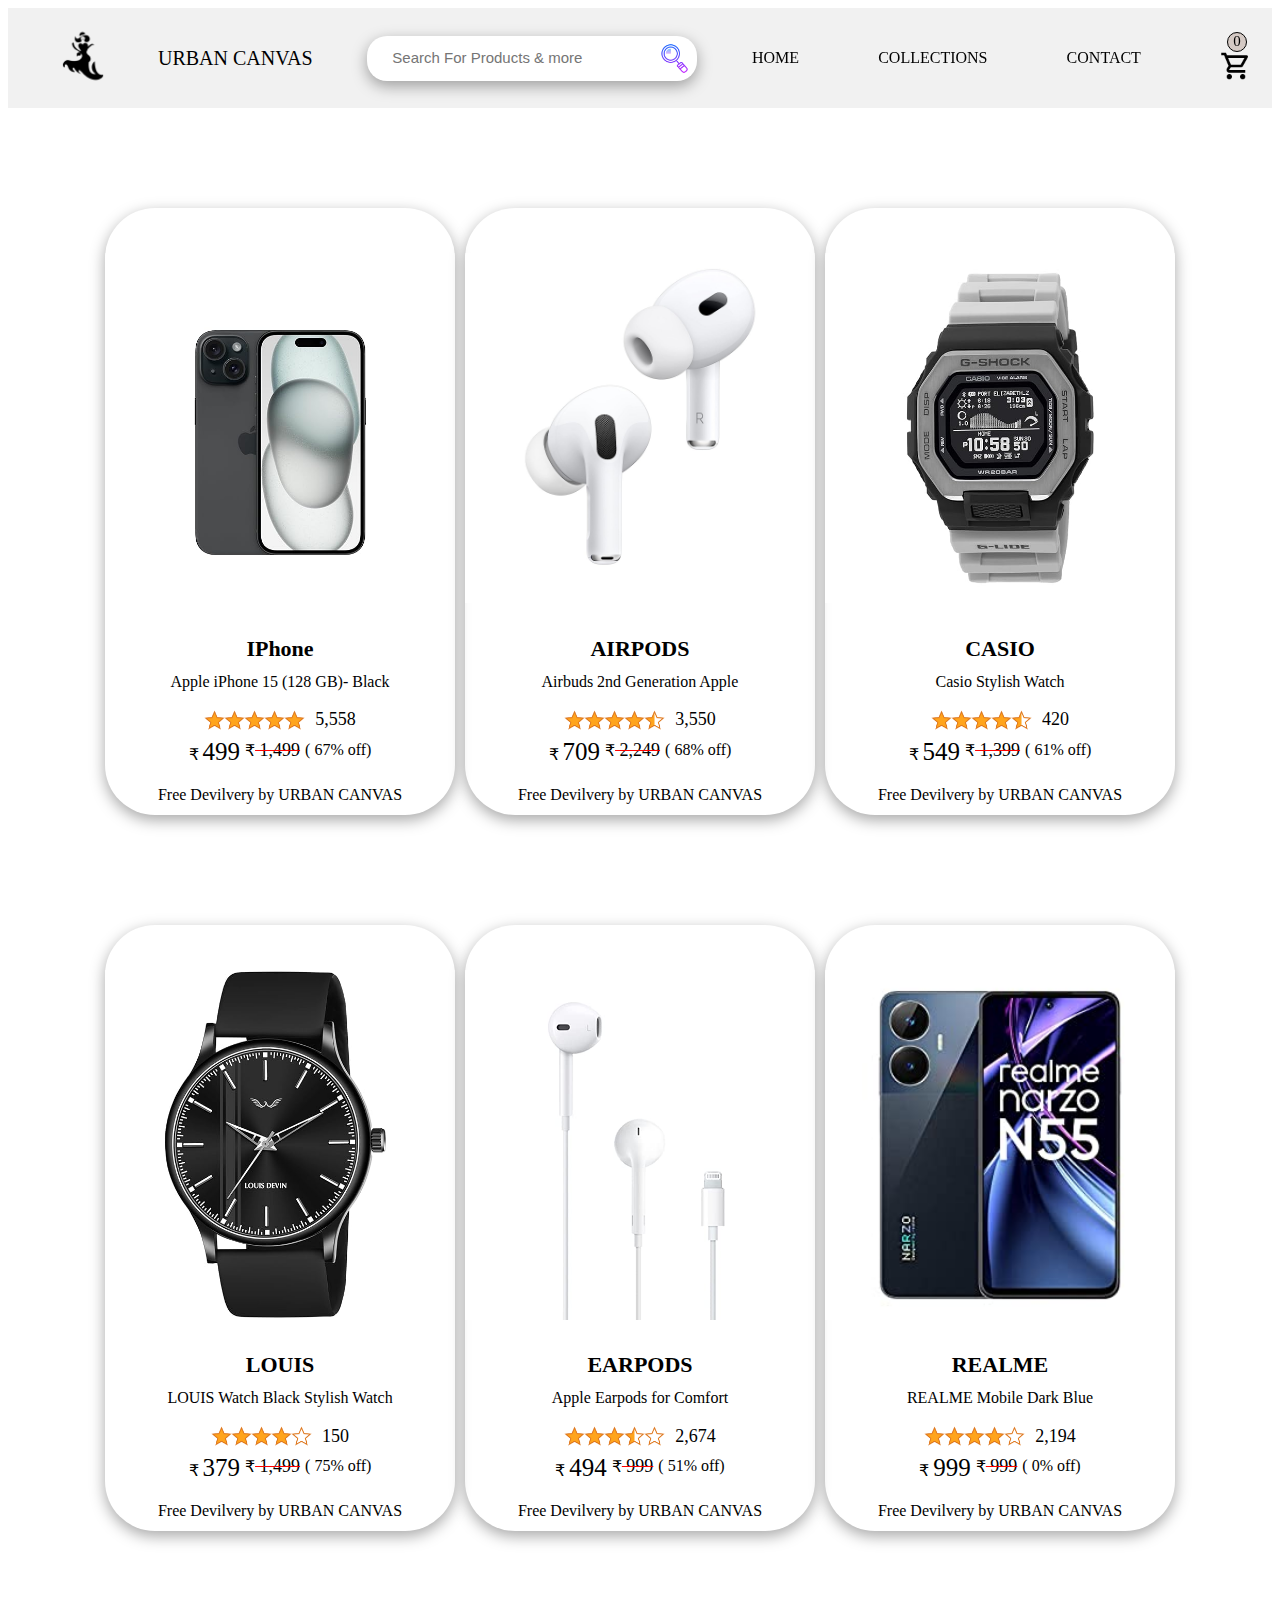
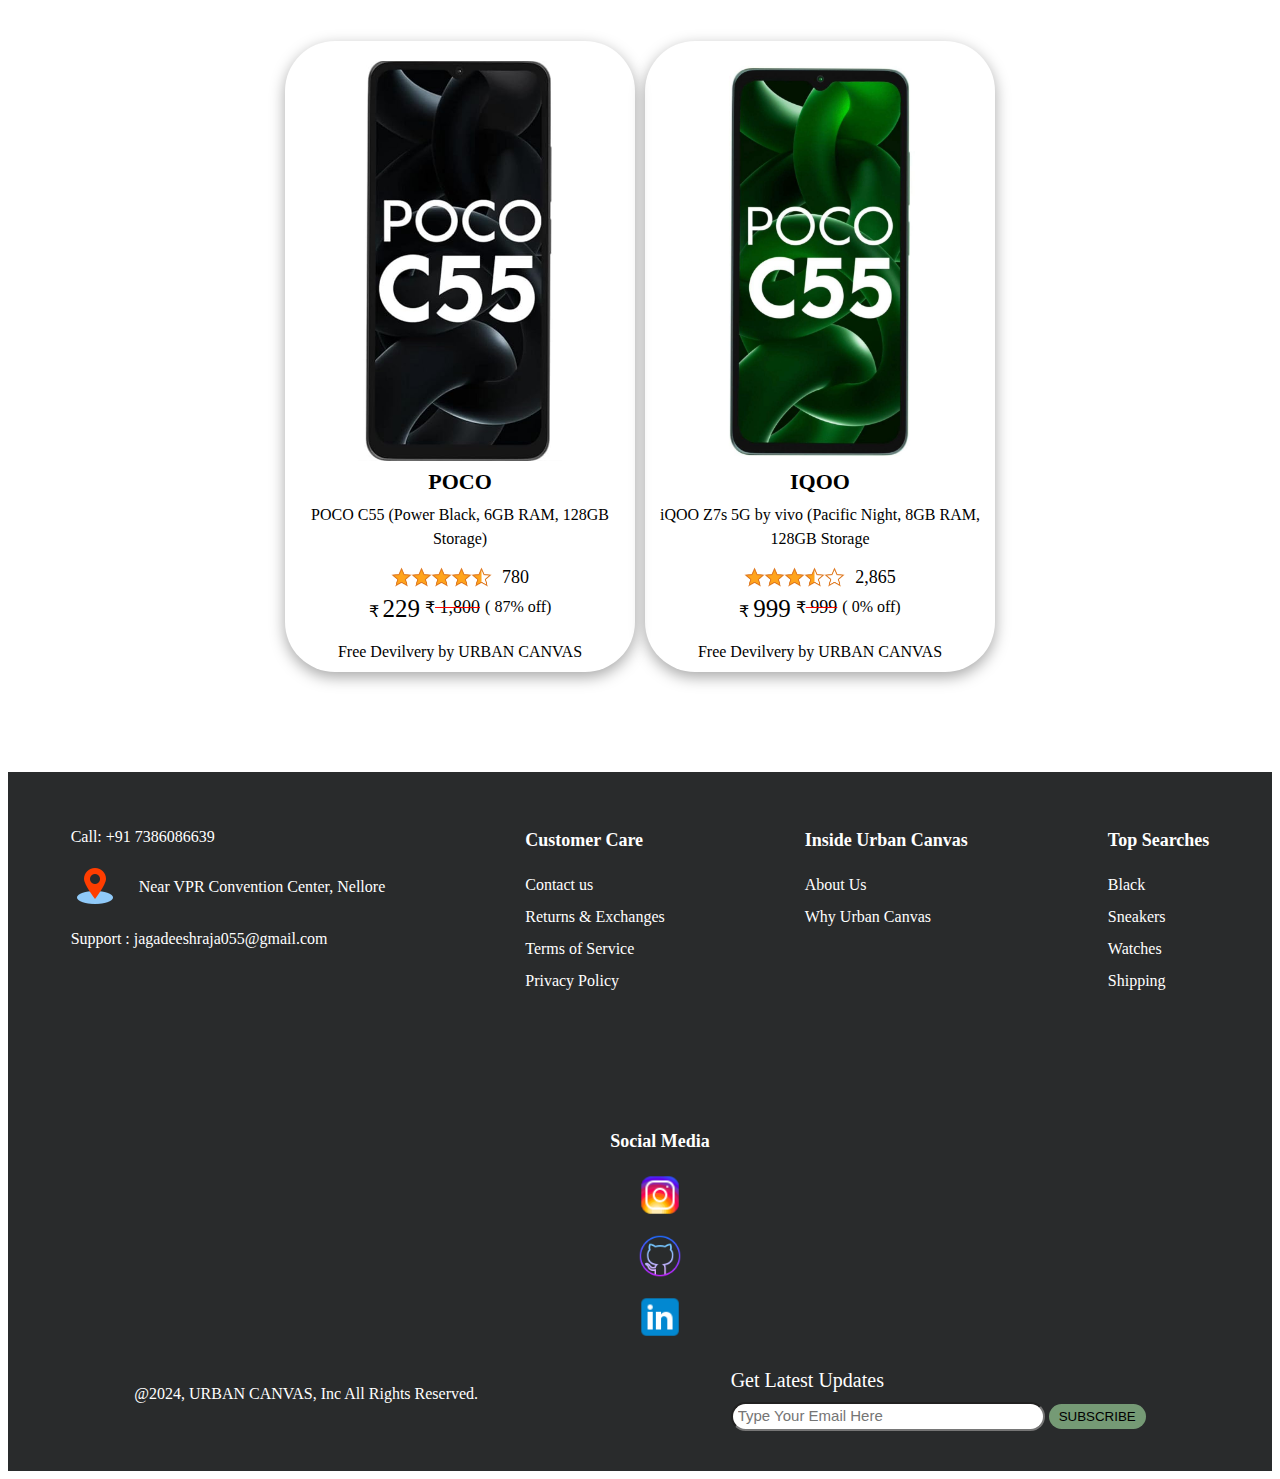
==== accessories-collection.html @ 2da11622 "first commit" ====
<!DOCTYPE html>
<html lang="en">
<head>
  <meta charset="UTF-8">
  <meta name="viewport" content="width=device-width, initial-scale=1.0, maximum-scale=1.0, user-scalable=no">
  <title>Mens Casuals</title>
  <link rel = "stylesheet" href = "header.css">
  <link rel = "stylesheet" href = "mens-casuals.css">
  <link rel="stylesheet" href = "footer.css">
  <link rel = "stylesheet" href = "media-screen.css">

</head>
<body>
  <div  class="header-div" id = "header-div-id">
    <header>
      <nav class="main-header">
        <div class="outer-left-header">
          <div class="left-header">
            <a href = "index.html">
              <img class="main-logo" src = "images/UrbanCanvasLogo.png" alt = "Fashion-Logo">
            </a>
            <p class="logo-name">
              URBAN CANVAS
            </p>
          </div>
          <div class="mobile-menu">
            <div class="add-to-cart">
              <div class="cart-value-div">
                <p class="cart-value"> 0 </p>
              </div>
              <a href = "cart.html"><img class="add-to-cart-img" src="images/AddToCart.png" alt = "Cart"></a>
  
            </div>
          </div>
        </div>
        
        <div class="results-bar">
            <input type = "text" placeholder="Search For Products & more" class="search-input">
            <img onclick = "searchItems();" src = "images/icons/icons8-search-64.png">
          
        </div>
        <div class="right-header">
          <li onclick = "goToHomePage();">HOME</li>
          <li onclick = "redirectToCollections()">COLLECTIONS</li>
          <li onclick = "scrollToSection('contact-page');">CONTACT</li>
          
          <div class="add-to-cart" >
            <div class="cart-value-div">
              <p class="cart-value"> 0 </p>
            </div>
            <a href = "cart.html"><img class="add-to-cart-img" src="images/AddToCart.png" alt = "Cart"></a>

          </div>
        </div>
  
      </nav>
    </header>
  </div>
  <div class="all-outfits-mens-casual" id="all-men-casual">
   
  </div>
  <footer id="contact-page">
    <section class="contact-section">
      
      <div class="all-footer">
        <div class="phone-email">
          <p> Call: +91 7386086639</p>
          <div class="maps-icon">
            <a href = "https://www.google.com/maps/place/VPR+Convention+Centre/@14.3868989,79.9752205,15z/data=!4m6!3m5!1s0x3a4cf3afc59ce0b1:0xd9302344cf956f59!8m2!3d14.3877938!4d79.9732563!16s%2Fg%2F1q62fb8f_?entry=ttu">          <img src = "images/icons/icons8-place-marker-48.png">
            </a>
            <p> Near VPR Convention Center, Nellore</p>
          </div>
          <p> Support : jagadeeshraja055@gmail.com</p>
        </div>

        <div class="customer-care">
          <ul> <p>Customer Care</p>
            <li>Contact us</li>
            <li>Returns & Exchanges</li>
            <li>Terms of Service</li>
            <li>Privacy Policy</li>
          </ul>
        </div>

        <div class="inside-urban-canvas">
          <ul> <p>Inside Urban Canvas</p>
            <li>About Us</li>
            <li>Why Urban Canvas</li>
          </ul>
        </div>

        <div class="top-searches">
          <ul> <p>Top Searches</p>
            <li>Black</li>
            <li>Sneakers</li>
            <li>Watches</li>
            <li>Shipping</li>
          </ul>
        </div>

        <div class="social-media">
          <ul> <p> Social Media </p>
          <li>
            <div class="social-media-data">
             <a href = "https://www.instagram.com/jagadeesh_raja_/">
              <img src = "images/icons/icons8-instagram-48.png">
             </a>
            </div>
          </li>
          <li>
            <div class="social-media-data">
              <a href ="https://github.com/Jagadeesh-Udatha?tab=repositories">
                <img src = "images/icons/icons8-github-64.png">
              </a>
            </div>
          </li>
          <li>
            <div class="social-media-data">
              <a href  = "https://www.linkedin.com/in/jagadeesh-udatha-109935244/">
                <img src = "images/icons/icons8-linkedin-48.png">
              </a>
            </div>
          </li>
        </ul>  
        </div>
      </div>

      <div class="end-footer">
        <div class="rights">
          <p>@2024, URBAN CANVAS, Inc <span> All Rights Reserved.</span></p>
        </div>
        <div class="get-latest-info">
          <label for="text" > Get Latest Updates </label>
          <div clas="all-latest">
            <input type = 'text' id = "text" placeholder="Type Your Email Here">
            <button class="all-latest-button">
              SUBSCRIBE
            </button>
          </div>
        </div>
      </div>
    </section>
  </footer>
  <script src = "accessories-collection.js"></script>
  <script src  = "search-items.js"></script>

  
</body>
</html>
---- header.css ----
header {
  display: flex;
  background-color: #f1f1f1;
  height: 100px;
  align-items: center; 
  transition: all 2s ease-in-out;
} 

.results-bar {
  display: flex;
  justify-content: center;
  align-items: center;
  gap: 10px;
  flex-wrap: wrap;
}



.results-bar input {
  padding: 15px;
  border:none;
  box-shadow: rgba(0, 0, 0, 0.35) 0px 5px 15px;
}

.results-bar img {
  position: absolute;
  height: 35px;
  margin-left: 285px;
}
.results-bar input::placeholder {
  font-size: 15px;
  padding: 10px;
}


.mobile-menu {
  display: none;
}

.header-div {
  z-index:1;
  position: sticky;
  top: 0;


}

nav{
  display: flex;
  width: 100vw;
  justify-content: space-between;
}

nav li {
  list-style: none;
}

.main-logo {
  height: 100px;
}

.logo-name {
  font-size : 20px;
}

.left-header {
  display: flex;
  justify-content: center;
  align-items: center;
}


.right-header {
  display: flex;
  justify-content: space-between;
  align-items: center;
  width: 500px;
  margin-right: 20px;
  list-style:none;
}

.changing-the-header {
  display: flex;
  justify-content: center;
  place-items: center;
}

.right-header-shape {
  backdrop-filter: blur(10px);
  color: black;
  box-shadow: rgba(125, 125, 149, 0.2) 0px 7px 29px 0px;
  padding: 10px 60px;
  border-radius: 50px;
  margin-top: 15px;
}

.outer-left-header {
  display: flex;
  justify-content: space-between;
}



.right-header li {
  transition: all 0.3s ease-in-out;
  cursor: pointer;
}


.style-li {
  display: flex;
  margin-left: 520px;
  gap: 100px;
}

.right-header li:hover {
  transform: scale(1.2);
}

.add-to-cart {
  cursor: pointer;
  margin-bottom: -20px;
}
.add-to-cart-img {
  height: 32px;
}

.cart-value-div {
  position: absolute;
  margin-top: -33px;
  margin-left: 7px;
  height: 0px;
}



.cart-value {
  font-size: 15px;
  height: 18px;
  width: 18px;
  text-align: center;
  border: 1px solid black;
  border-radius: 10px;
  background-color: rgb(212, 201, 196);

}
---- mens-casuals.css ----
.all-outfits-mens-casual {
  display: flex;
  justify-content: center;
  align-items: center;
  gap: 10px;
  flex-wrap: wrap;
  margin-bottom: 100px;
}

.product-details {
  display: flex;
  flex-direction: column;
  text-align: center;
  line-height: .5;
  border-radius: 50px;
  overflow: hidden;
  cursor: pointer;
  width: 350px;
  box-shadow: rgba(0, 0, 0, 0.35) 0px 5px 15px;
  margin-top: 100px;
  transition: all .2s ease-in-out;
}

h1 {
  font-size: 22px;
}
.product-info p {
  line-height: 1.5;
}

.product-image{
  height: 400px;
  object-fit: contain; 
  margin-top: 20px;


}

.product-details:hover {
  transform: scale(1.1);
  margin-left: 15px;
  margin-right: 15px;
}

.rating-product {
  display: flex;
  justify-content: center;
  align-items: center;
  font-size: 18px;
  gap: 10px;
}

.rating-product img {
  height: 20px;
}

.cost-product {
  display: flex;
  justify-content: center;
  gap: 5px;
}

.span-1 {
  font-size: 25px;
}

.span-2 {
  font-size: 18px;
  text-decoration: line-through red;
}
---- footer.css ----
footer {
  background-color: #292b2c;
  color: #fff;
  padding: 40px 0;
}

.phone-email {
  display: flex;
  flex-direction: column;

}
.maps-icon {
  display: flex;
  gap: 20px;
  justify-content: center;
}

.all-footer{
  display: flex;
  justify-content: center;
  gap:100px;
  flex-wrap: wrap;
}

li {
  line-height: 2;
  cursor: pointer;
}

.all-footer ul{
  list-style: none;
}

.social-media-data {
  display: flex;
  gap: 20px;
  justify-content: center;
  align-items: center;
}

.social-media-data  img {
  height: 50px;
  transition: all 0.5s ease-in-out;
  
}

.social-media-data img:hover {
  cursor: pointer;
  transform: scale(1.1);
}

ul p {
  font-size: 18px;
  font-weight: bold;
}

.end-footer {
  display: flex;
  justify-content: center;
  justify-content: space-around;
  flex-wrap: wrap;

}

.get-latest-info {
  display: flex;
  flex-direction: column;
  gap: 10px;
}

label {
  font-size: 20px;
}

input {
  padding: 5px;
  width: 300px;
  border-radius: 20px;

}

input::placeholder {
  font-size : 15px;
}

.all-latest-button{
  padding: 5px 10px;
  border-radius: 20px;
  background-color: rgb(117, 154, 117);
  border: none;
  cursor: pointer;
}

.all-latest-button:hover {
  background-color: rgba(0, 199, 0, 0.775);
}

.all-latest-button:active {
  transform: scale(0.8);
}
---- media-screen.css ----
@media screen and (max-width: 480px) {
  body , .whole-main-page{
    overflow-x: hidden;
  }
  .collection-name {
    backdrop-filter: blur(0px);
  }

  header {
    border-radius : 10px;
    top:0;
    height: 150px;
    width: 100%;
  }

  .right-header {
    display: none;
  }

 

  nav {
    flex-direction: column;
  }

  .right-header-shape {
    display: flex;
    background-color: #f1f1f18a;
    gap: 30px;
  }

  .mobile-menu {
    display: flex;
    flex-direction: column;
    justify-content: center;
    align-items: center;
    font-size: 15px;
    margin-right: 20px;
  }





  .main-logo {
    height: 70px;
  }

  .logo-name {
    font-size: 15px;
    margin-left: -20px;
  }



  .images-scroll {
    width: 1920px;
  }

  .mens-wear img, .womens-wear img, .shoes img, .accessories img, .kids-wear img{
    height: 240px;
    width: 380px;
    border-radius: 30px;
    cursor: pointer;
    transition: transform .3s ease-in-out;
  }

  .collections {
    display: flex;
    gap: 50px;
  }

  .collections > div img {
    height: 200px;
    width: auto;
    box-shadow: rgba(0, 0, 0, 0.35) 0px 5px 15px;
  }

 
    

  .collection-name {
    margin-top: -55px;
    font-size: 15px;
    width: auto;
    padding: 0 23px;
    text-align: center;
    border-radius: 20px;
    color:white;

  }

  .foot-wear-collection p {
    margin-left: 17px;
  }
   
  .footer {
    padding: 40px 10px;
  }

  .phone-email {
    margin-left: 40px;
  }

 .maps-icon {
  flex-direction: column;
  gap: 5px;

 }

  .maps-icon {
    gap:5px;
  }

  .all-footer  {
    gap: 5px;
    font-size: 12px;
    display: flex;
    flex-direction: column;
  }

  li {
    line-height: 1.5;
  }

  .social-media ul{
    gap: 10px;
    display: flex;
    flex-direction: row;
    align-items: center;
    flex-wrap: wrap;

  }

  .social-media-data img {
    height: 30px;
  }

  .end-footer {
    flex-direction: column;
    gap: 10px;
    margin-left: 40px;
  }

  .all-latest-button {
    margin: 5px 0 0 100px;
  }

  .images-section {
    flex-direction: column;
    
  }


  .all-side-images {
    flex-direction: row;
    gap: 10px;
    overflow-x: auto; /* Add this line to enable horizontal scrolling */
    
  }

  .side-images img {
    height: 70px;
    width: auto; 
  }

  .main-image img {
    height: auto;
    width: 380px;
  }

  h1 {
    text-align: center;
  }
  .after-product-info p {
    font-size: 20px;
    text-align: center;
  }

  .after-product-ratings {
    justify-content: center;
    align-items: center;
  }

  .new-cost-discount {
    justify-content: center;
  }

  .newCost-diff {
    font-size: 30px;
  }

  .old-cost-discount {
    text-align: center;
  }
  .size-chart {
    margin-top: -10px;
  }

  .del-option-details {
    justify-content: center;
  }

  

  .check-enter input {
    width: 250px;
    margin-left: 30px;
  }
  .valid{
    margin-left: 30px;
  }

  .whole-cart {
    flex-direction: column;
    align-items: center;
    justify-content: center;
    overflow: hidden;
  }

  

  .cart-product {
    width: auto;
    flex-direction: column;
    padding: 40px 50px;
    justify-content: center;
    gap: 5px;
  }

  .cart-product-data {
    /* justify-content: center; */
    text-align: center;
  }

   
  .cart-image img {
    width: 200px;
    height: auto;
  }

  .cart-image , .cart-timer, .discount-cart-new{
    display: flex;
    justify-content: center;
    align-items: center;
  }
  .cart-timer {
    display: flex;
    justify-content: center;
  }

  .remove-product {
    margin:0px;
  }
  .mrp-cost , .discount-mrp, .extra-Fee, .shipping-fee , .total-amount {
    display: flex;
    justify-content: space-between;
    gap: 40px;
    
  }

  

  .price-amount {
    height: 400px;
    width: 250px;
  }
  


}

  















@media screen and (min-width: 480px) and
    (max-device-width: 780px)  {
      .collection-name {
        backdrop-filter: blur(0px);
      }
      header {
        border-radius : 10px;
        top:0;
        height: 100px;
      }
      .outer-left-header {
        display: flex;
        justify-content: space-between;
        flex-direction: row-reverse;
        gap: 20px;
      }

      .main-header {
        display: flex;
        flex-direction: row;
        justify-content: space-around;
        place-items: center;
      }

      /* .mobile-menu {
        display: none;
      } */

      .mobile-menu {
          display: flex;
          justify-content: center;
          align-items: center;
          font-size: 15px;
          margin-right: 20px;
        }
      
      
      .right-header {
        display: none;
    
      }

      .add-to-cart {
        margin-top:-10px;
      }
    
      nav {
        flex-direction: column;
      }
    
      .right-header-shape {
        display: flex;
        background-color: #f1f1f18a;
        gap: 20px;
      }
    
      
      .main-logo {
        height: 90px;
      }
    
      .logo-name {
        font-size: 15px;
        margin-left: -20px;
      }
      .images-scroll {
        width: 3000px;
      }
    
      .mens-wear img, .womens-wear img, .shoes img, .accessories img, .kids-wear img{
        height: 280px;
        width: 560px;
        border-radius: 30px;
        cursor: pointer;
        transition: transform .3s ease-in-out;
      }

      .collections {
        display: flex;
        gap: 50px;
      }
    
      .collections > div img {
        height: 200px;
        width: auto;
        box-shadow: rgba(0, 0, 0, 0.35) 0px 5px 15px;
      }
      .collection-name {
        margin-top: -55px;
        font-size: 15px;
        width: auto;
        padding: 0 23px;
        text-align: center;
        border-radius: 20px;
        color:white;
    
      }

      .images-section {
        flex-direction: column;
        justify-content: center;
        align-items: center;
      }
    
      .all-side-images {
        flex-direction: row;
        gap: 10px;
        overflow-x: auto; /* Add this line to enable horizontal scrolling */
        
      }
    
      .side-images img {
        height: 90px;
        width: auto; 
      }
    
      .main-image img {
        height: 350px;
      }
    
      h1 {
        text-align: center;
      }
      .after-product-info p {
        font-size: 20px;
        text-align: center;
      }
    
      .after-product-ratings {
        justify-content: center;
        align-items: center;
      }
    
      .new-cost-discount {
        justify-content: center;
      }
    
      .newCost-diff {
        font-size: 30px;
      }
    
      .old-cost-discount {
        text-align: center;
      }
      .size-chart {
        margin-top: -10px;
      }
    
      .del-option-details {
        justify-content: center;
      }
    
      
    
      .check-enter input {
        width: 250px;
        margin-left: 30px;
      }
      .valid{
        margin-left: 30px;
      }

      .whole-cart {
        flex-direction: column;
      }

      .cart-product {
        width: 650px;
      }

      .cart-image img {
        width: 250px;
        height: auto;
      }

      
    
    }


    @media screen and (min-device-width: 780px) 
    and (max-device-width: 1024px) {
      .collection-name {
        backdrop-filter: blur(0px);
      }
      header {
        border-radius : 10px;
        top:0;
        height: 100px;
      }
      .outer-left-header {
        display: flex;
        justify-content: space-between;
        flex-direction: row-reverse;
        gap: 20px;
      }

      .main-header {
        display: flex;
        flex-direction: row;
        justify-content: space-around;
        place-items: center;
      }

      /* .mobile-menu {
        display: none;
      } */

      .mobile-menu {
          display: flex;
          justify-content: center;
          align-items: center;
          font-size: 15px;
          margin-right: 20px;
        }
      
      
      .right-header {
        display: none;
    
      }

      .add-to-cart {
        margin-top:-10px;
      }
    
      nav {
        flex-direction: column;
      }
    
      .right-header-shape {
        display: flex;
        background-color: #f1f1f18a;
        gap: 20px;
      }

      .images-scroll {
        width:3900px;
      }

      .mens-wear img, .womens-wear img, .shoes img, .accessories img, .kids-wear img{
        height: 400px;
        width: 750px;
        border-radius: 30px;
        cursor: pointer;
        transition: transform .3s ease-in-out;
      }

      
  .images-section {
    height: auto;
  }

  .all-side-images {
    gap: 10px;
    overflow-x: auto; /* Add this line to enable horizontal scrolling */
    
  }

  .side-images img {
    height: 50px;
    width: auto; 
  }

  .main-image img {
    height: 350px;
  }

  .main-image {
    height: 400px;
  }

  h1 {
    text-align: center;
  }
  .after-product-info p {
    font-size: 20px;
    text-align: center;
  }

  .after-product-ratings {
    justify-content: center;
    align-items: center;
  }

  .new-cost-discount {
    justify-content: center;
  }

  .newCost-diff {
    font-size: 30px;
  }

  .old-cost-discount {
    text-align: center;
  }
  .size-chart {
    margin-top: -10px;
  }

  .del-option-details {
    justify-content: center;
  }

  

  .check-enter input {
    width: 250px;
    margin-left: 30px;
  }
  .valid{
    margin-left: 30px;
  }

  .whole-cart {
    flex-direction: column;
  }

}
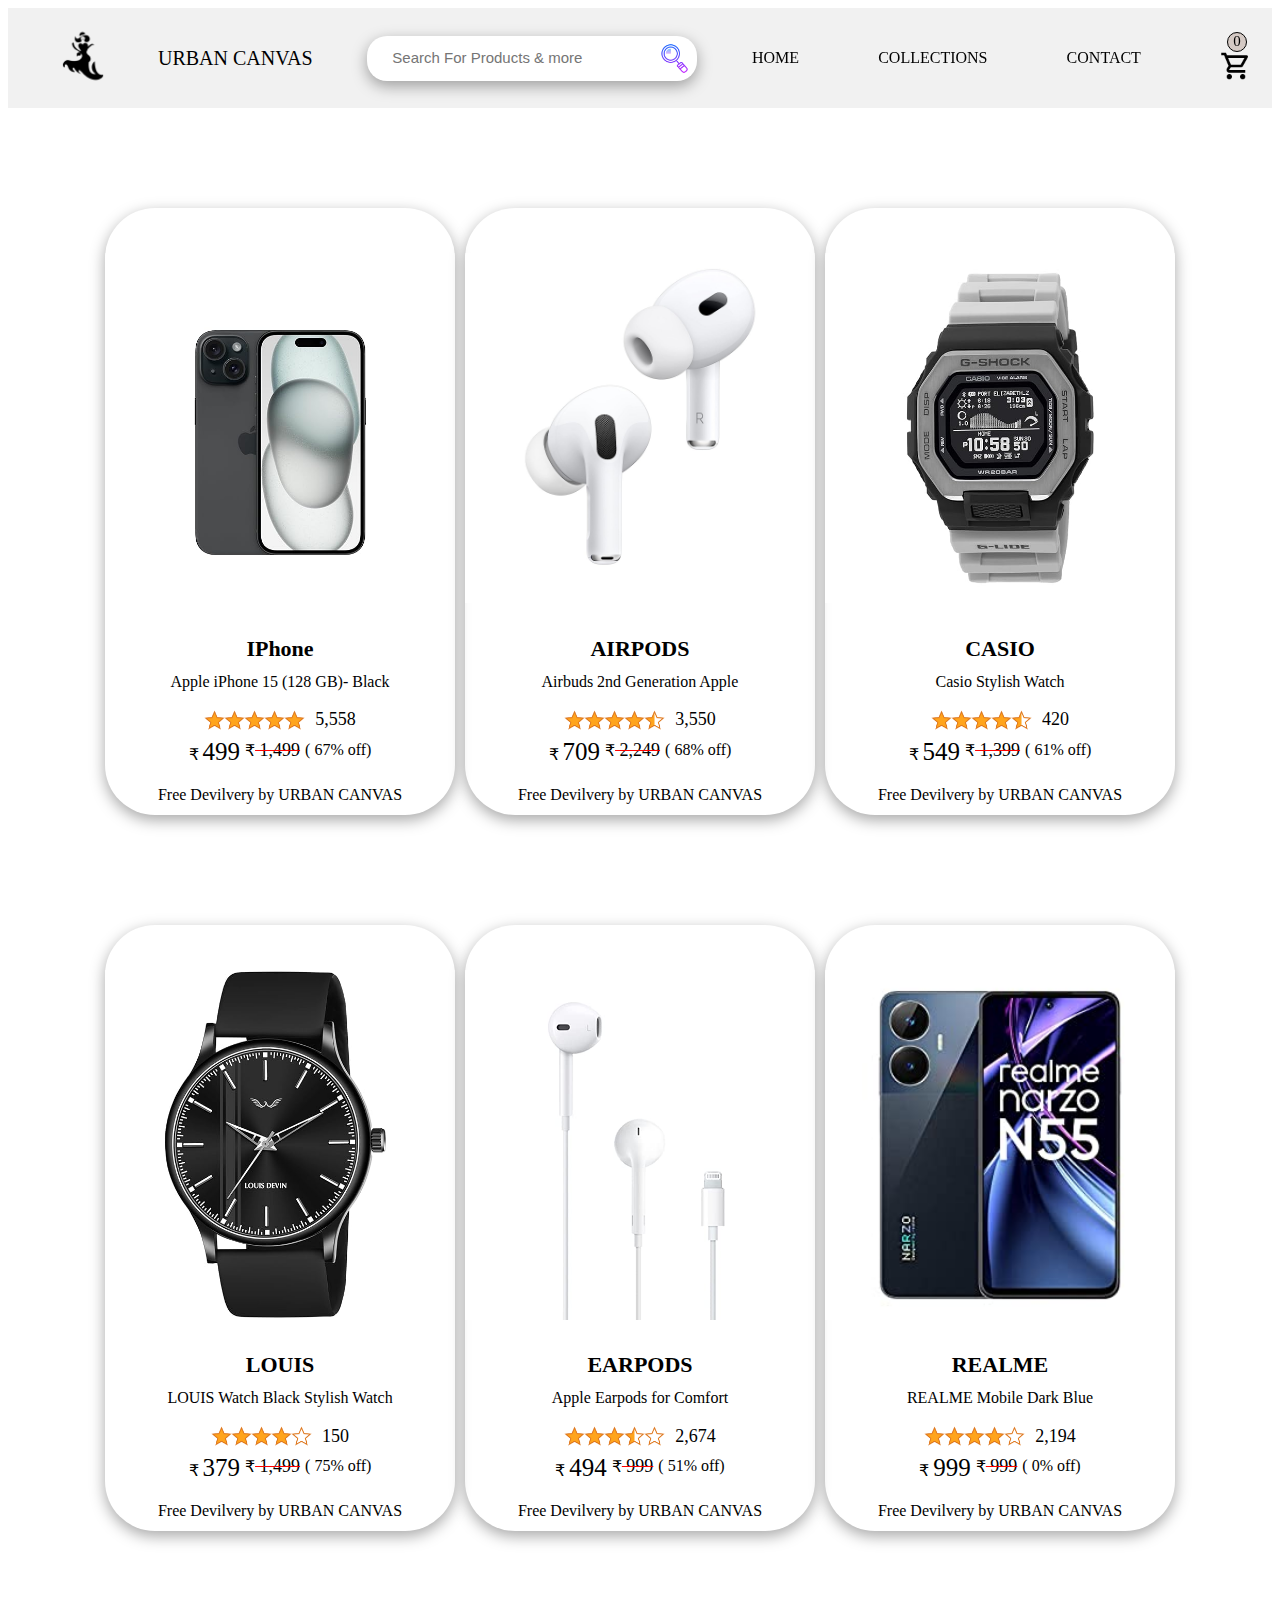
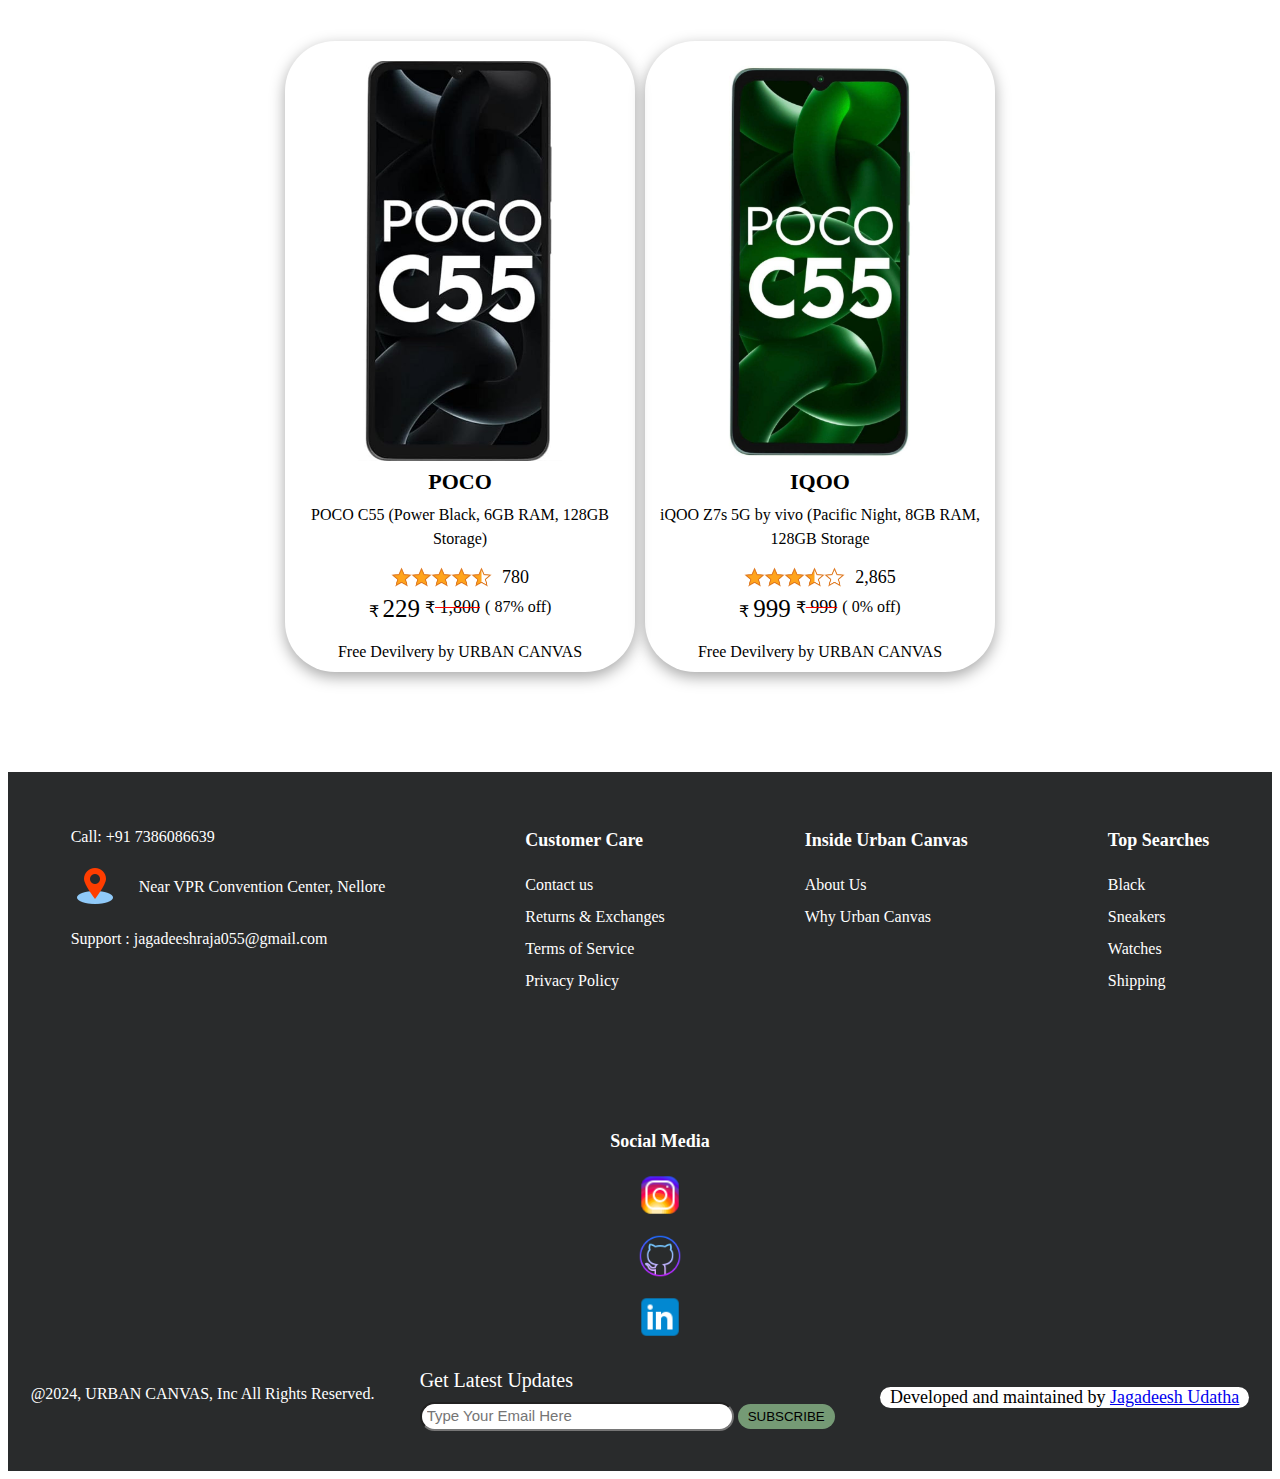
==== commit ccb76e68: "changed footer" ====
--- a/accessories-collection.html
+++ b/accessories-collection.html
@@ -138,6 +138,9 @@
             </button>
           </div>
         </div>
+        <div class="maintained">
+          <p>Developed and maintained by <a href = "https://www.linkedin.com/in/jagadeesh-udatha-109935244/"> Jagadeesh Udatha</a></p>
+        </div>
       </div>
     </section>
   </footer>
--- a/footer.css
+++ b/footer.css
@@ -14,6 +14,15 @@
   gap: 20px;
   justify-content: center;
 }
+
+.maintained p{
+  background-color: white;
+  color: black;
+  font-size: 18px;
+  border-radius: 30px;
+  padding: 0 10px;
+}
+
 
 .all-footer{
   display: flex;
